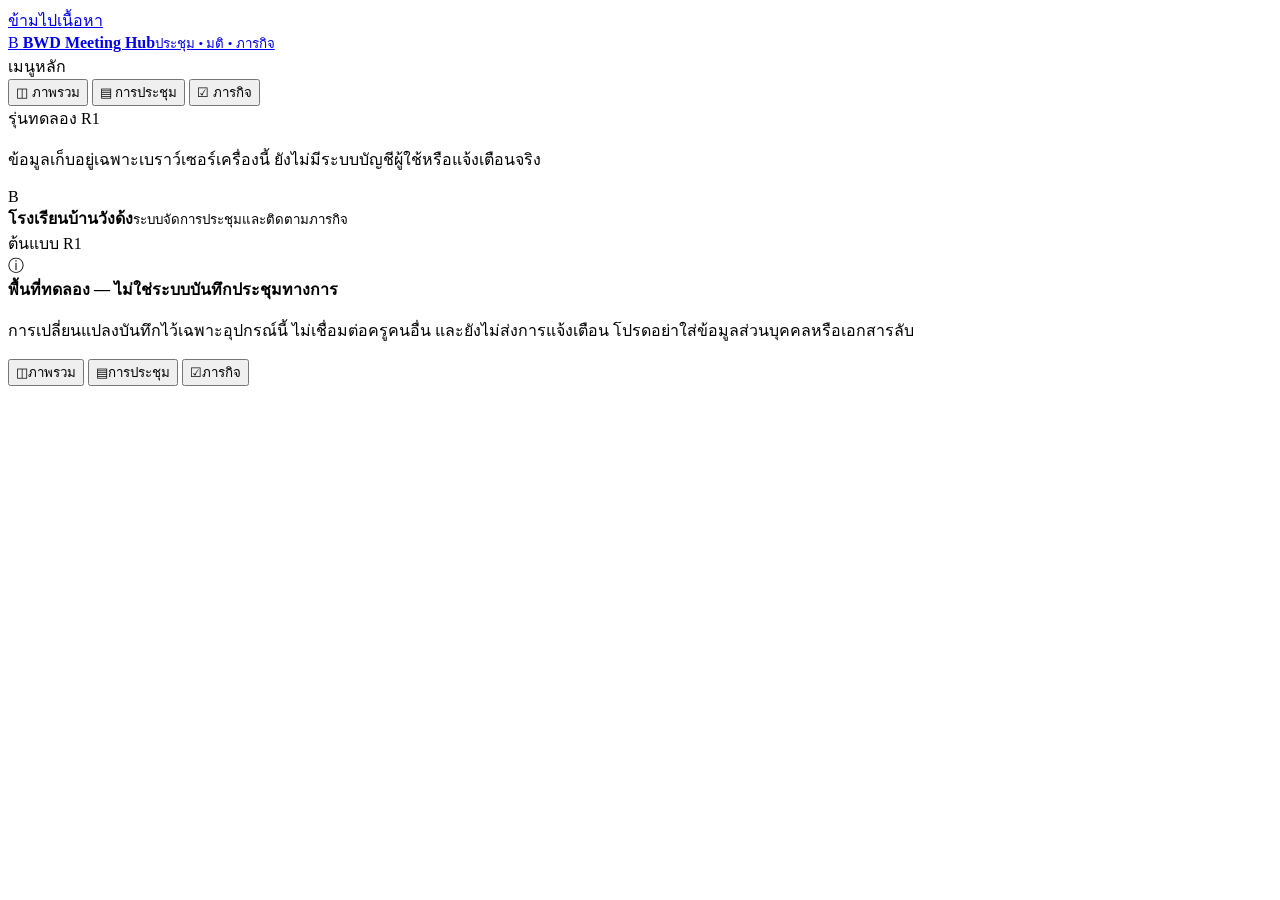
==== index.html @ cadd9a23 "feat(r1): add accessible mobile-first app shell" ====
<!doctype html>
<html lang="th">
<head>
  <meta charset="utf-8">
  <meta name="viewport" content="width=device-width, initial-scale=1">
  <meta name="theme-color" content="#102850">
  <meta name="description" content="BWD Meeting Hub — ต้นแบบจัดการประชุม วาระ และภารกิจ">
  <title>BWD Meeting Hub | ระบบประชุมและติดตามภารกิจ</title>
  <link rel="preconnect" href="https://fonts.googleapis.com">
  <link rel="preconnect" href="https://fonts.gstatic.com" crossorigin>
  <link href="https://fonts.googleapis.com/css2?family=Kanit:wght@300;400;500;600;700&display=swap" rel="stylesheet">
  <link rel="stylesheet" href="./styles.css">
  <script src="./app.js" defer></script>
</head>
<body>
  <a class="skip-link" href="#main">ข้ามไปเนื้อหา</a>
  <div class="app-shell">
    <aside class="sidebar" aria-label="เมนูหลัก">
      <a class="brand" href="#dashboard" aria-label="BWD Meeting Hub หน้าภาพรวม">
        <span class="brand-logo">B</span>
        <span class="brand-words"><strong>BWD Meeting Hub</strong><small>ประชุม • มติ • ภารกิจ</small></span>
      </a>
      <div class="side-caption">เมนูหลัก</div>
      <nav class="side-nav" aria-label="นำทาง">
        <button type="button" class="nav-link is-active" data-view="dashboard"><span aria-hidden="true">◫</span> ภาพรวม</button>
        <button type="button" class="nav-link" data-view="meetings"><span aria-hidden="true">▤</span> การประชุม</button>
        <button type="button" class="nav-link" data-view="tasks"><span aria-hidden="true">☑</span> ภารกิจ</button>
      </nav>
      <div class="side-footer">
        <span class="demo-dot" aria-hidden="true"></span> รุ่นทดลอง R1
        <p>ข้อมูลเก็บอยู่เฉพาะเบราว์เซอร์เครื่องนี้ ยังไม่มีระบบบัญชีผู้ใช้หรือแจ้งเตือนจริง</p>
      </div>
    </aside>

    <div class="main-column">
      <header class="topbar">
        <div class="topbar-brand">
          <span class="mobile-logo">B</span>
          <div><strong>โรงเรียนบ้านวังด้ง</strong><small>ระบบจัดการประชุมและติดตามภารกิจ</small></div>
        </div>
        <span class="version-pill">ต้นแบบ R1</span>
      </header>

      <main id="main" tabindex="-1">
        <div class="privacy-banner" role="note">
          <span aria-hidden="true">ⓘ</span>
          <div><strong>พื้นที่ทดลอง — ไม่ใช่ระบบบันทึกประชุมทางการ</strong>
            <p>การเปลี่ยนแปลงบันทึกไว้เฉพาะอุปกรณ์นี้ ไม่เชื่อมต่อครูคนอื่น และยังไม่ส่งการแจ้งเตือน โปรดอย่าใส่ข้อมูลส่วนบุคคลหรือเอกสารลับ</p>
          </div>
        </div>
        <div id="appContent" aria-live="off"></div>
      </main>

      <nav class="bottom-nav" aria-label="เมนูมือถือ">
        <button type="button" class="bottom-link is-active" data-view="dashboard"><span aria-hidden="true">◫</span>ภาพรวม</button>
        <button type="button" class="bottom-link" data-view="meetings"><span aria-hidden="true">▤</span>การประชุม</button>
        <button type="button" class="bottom-link" data-view="tasks"><span aria-hidden="true">☑</span>ภารกิจ</button>
      </nav>
    </div>
  </div>

  <dialog id="editorDialog" aria-labelledby="dialogTitle">
    <form id="editorForm">
      <div class="dialog-heading"><h2 id="dialogTitle">เพิ่มข้อมูล</h2><button id="closeDialog" class="icon-button" type="button" aria-label="ปิด">✕</button></div>
      <div id="formFields"></div>
      <div class="dialog-actions"><button type="button" class="button secondary" id="cancelDialog">ยกเลิก</button><button type="submit" class="button primary">บันทึก</button></div>
    </form>
  </dialog>
  <div class="toast" id="toast" role="status" aria-live="polite"></div>
</body>
</html>
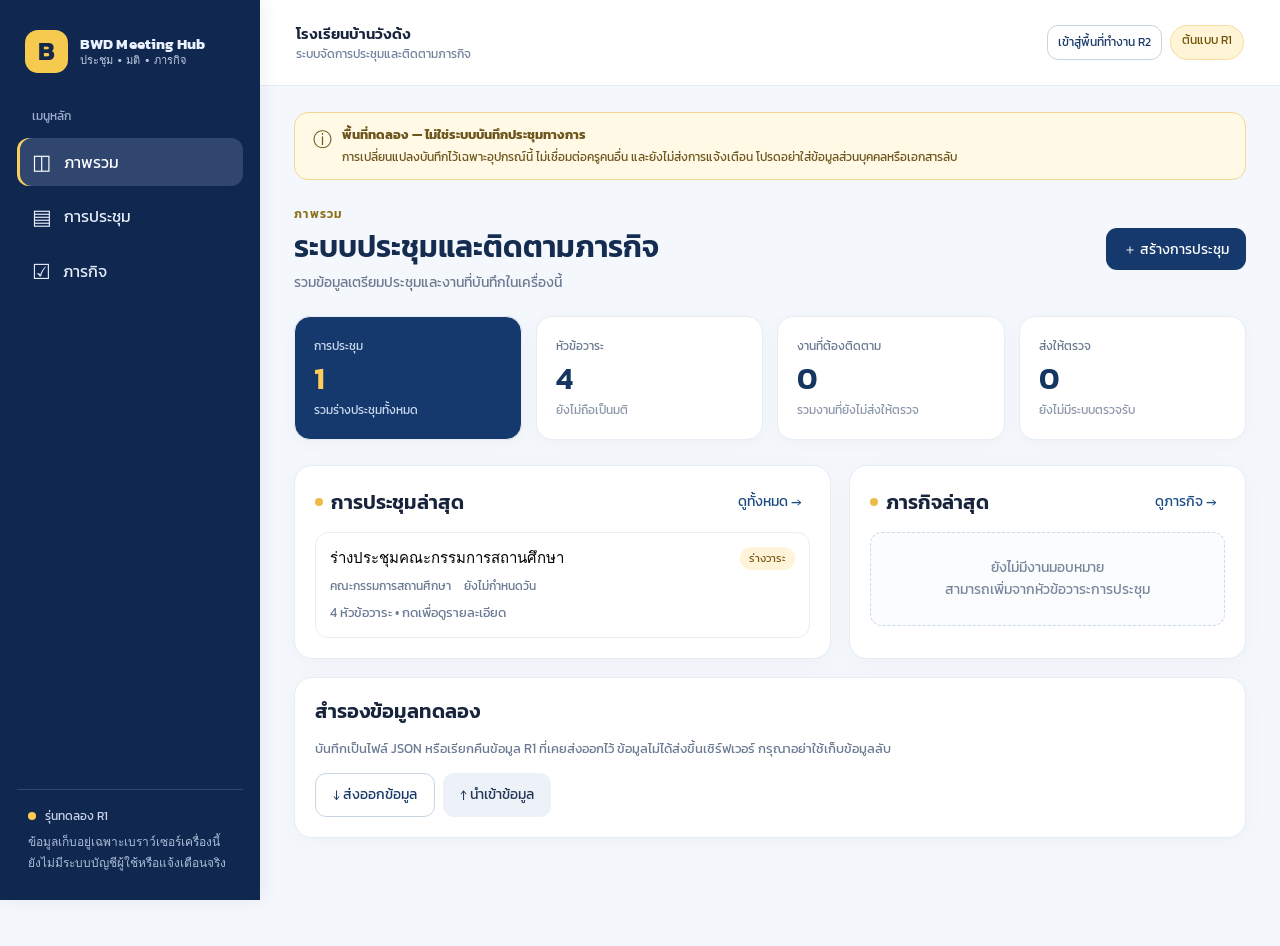
==== commit 9b0ce113: "feat(r2): link secure workspace from R1 demo" ====
--- a/index.html
+++ b/index.html
@@ -38,7 +38,7 @@
           <span class="mobile-logo">B</span>
           <div><strong>โรงเรียนบ้านวังด้ง</strong><small>ระบบจัดการประชุมและติดตามภารกิจ</small></div>
         </div>
-        <span class="version-pill">ต้นแบบ R1</span>
+        <div class="button-group"><a class="button outline small" href="./workspace.html">เข้าสู่พื้นที่ทำงาน R2</a><span class="version-pill">ต้นแบบ R1</span></div>
       </header>
 
       <main id="main" tabindex="-1">
--- a/styles.css
+++ b/styles.css
@@ -0,0 +1,130 @@
+:root{font-family:"Kanit","Noto Sans Thai",system-ui,sans-serif;color:#17243b;background:#f4f7fb;font-weight:400;line-height:1.55;font-synthesis:none}
+*{box-sizing:border-box}
+html{scroll-behavior:smooth}
+body{margin:0}
+button,input,select,textarea{font:inherit}
+button{cursor:pointer}
+button:disabled{opacity:.5;cursor:not-allowed}
+a{color:inherit}
+:focus-visible{outline:3px solid #edbe38;outline-offset:3px}
+.skip-link{position:absolute;top:-80px;left:20px;background:#fff;padding:10px;z-index:100}
+.skip-link:focus{top:10px}
+.app-shell{display:flex;min-height:100vh}
+.sidebar{width:260px;position:sticky;top:0;height:100vh;flex-shrink:0;background:#102850;color:#eaf1ff;display:flex;flex-direction:column;padding:27px 17px;box-shadow:2px 0 18px #0a1e3b12}
+.brand{text-decoration:none;display:flex;align-items:center;gap:12px;padding:3px 8px 28px}
+.brand-logo,.mobile-logo{width:43px;height:43px;display:inline-grid;place-items:center;flex-shrink:0;background:#f6c94f;color:#162849;border-radius:13px;font-size:26px;font-weight:700}
+.brand-words{display:flex;flex-direction:column;line-height:1.32}
+.brand-words strong{font-size:15px;letter-spacing:.1px}
+.brand-words small{font-size:11px;color:#c1cee4;font-weight:300}
+.side-caption{font-size:12px;color:#9eb1d0;padding:6px 15px 12px}
+.side-nav{display:grid;gap:6px}
+.nav-link{display:flex;align-items:center;gap:12px;width:100%;text-align:left;padding:12px 15px;border:0;border-radius:12px;background:transparent;color:#e7edfa}
+.nav-link>span{font-size:21px;line-height:1}
+.nav-link:hover,.nav-link.is-active{background:#30466e;color:white}
+.nav-link.is-active{box-shadow:inset 3px 0 #f8ce5f}
+.side-footer{margin-top:auto;font-size:12px;color:#cad6eb;padding:17px 11px 0;border-top:1px solid #ffffff25}
+.side-footer p{margin:7px 0 0;line-height:1.7;color:#acbfd8;font-weight:300}
+.demo-dot{display:inline-block;width:8px;height:8px;border-radius:100%;background:#ffcc52;margin-right:6px}
+.main-column{min-width:0;flex:1}
+.topbar{height:86px;background:#fff;display:flex;align-items:center;justify-content:space-between;border-bottom:1px solid #e7edf4;padding:0 36px}
+.topbar-brand{display:flex;align-items:center;gap:12px}
+.topbar-brand strong{display:block;font-size:15px;font-weight:600}
+.topbar-brand small{display:block;font-size:12px;color:#71809b}
+.mobile-logo{display:none}
+.version-pill{font-size:12px;padding:5px 11px;border-radius:40px;background:#fff5d6;color:#705009;border:1px solid #f7dda1}
+main{width:min(1180px,100%);margin:0 auto;padding:26px 34px 90px}
+.privacy-banner{display:flex;gap:10px;background:#fff9e6;color:#6d561c;border:1px solid #f2d98f;padding:12px 18px;border-radius:14px;font-size:13px;margin-bottom:25px}
+.privacy-banner>span{font-size:19px;font-weight:600}
+.privacy-banner p{margin:3px 0 0;font-size:12px}
+.page-header{display:flex;justify-content:space-between;align-items:center;gap:16px;margin-bottom:22px;flex-wrap:wrap}
+.kicker{font-size:12px;letter-spacing:1.25px;font-weight:600;color:#8b6f19;text-transform:uppercase;margin:0 0 4px}
+h1{font-size:clamp(24px,3vw,30px);line-height:1.3;margin:0;font-weight:600;color:#152c51}
+h2{font-size:20px;margin:0;font-weight:600;line-height:1.35}
+h3{font-size:17px;font-weight:500;margin:0}
+.subtitle{margin:6px 0 0;color:#6c7990;font-size:14px}
+.button{border:0;border-radius:11px;padding:10px 17px;display:inline-flex;align-items:center;justify-content:center;gap:7px;font-size:14px;min-height:42px;text-decoration:none;white-space:normal}
+.button.primary{background:#15396c;color:#fff}
+.button.primary:hover{background:#0c2850}
+.button.secondary{background:#edf2f8;color:#213657}
+.button.secondary:hover{background:#e2eaf5}
+.button.outline{background:white;color:#183969;border:1px solid #cad5e2}
+.button.tertiary{background:transparent;color:#1b4d82;padding:5px 8px;min-height:32px}
+.button.small{font-size:12px;padding:7px 10px;min-height:34px}
+.button-group{display:flex;gap:8px;flex-wrap:wrap}
+.grid-stats{display:grid;grid-template-columns:repeat(4,minmax(0,1fr));gap:14px;margin-bottom:25px}
+.stat-card{background:#fff;border:1px solid #e7edf4;border-radius:16px;padding:20px 19px;box-shadow:0 4px 20px #132b4408}
+.stat-label{font-size:12px;color:#68788f}
+.stat-value{font-size:31px;line-height:1.45;color:#143661;font-weight:600}
+.stat-foot{font-size:12px;color:#8b97a9}
+.stat-card.highlight{background:#15396c}
+.stat-card.highlight .stat-label,.stat-card.highlight .stat-foot{color:#cbdaf0}
+.stat-card.highlight .stat-value{color:#ffce59}
+.two-col{display:grid;grid-template-columns:1.15fr .85fr;gap:18px}
+.panel{background:white;border:1px solid #e6edf5;border-radius:18px;padding:20px;box-shadow:0 4px 24px #18304b08;min-width:0;margin-bottom:18px}
+.panel-heading{display:flex;justify-content:space-between;align-items:center;gap:12px;margin-bottom:14px}
+.panel-title{display:flex;align-items:center;gap:8px}
+.panel-title .pin{width:8px;height:8px;border-radius:50%;background:#edbb47}
+.stack{display:grid;gap:11px}
+.meeting-item,.task-item{border:1px solid #e8edf4;background:#fff;border-radius:13px;padding:14px;display:grid;gap:7px}
+.meeting-item{cursor:pointer;text-align:left;width:100%}
+.meeting-item:hover{border-color:#98b3d4;background:#fafcff}
+.meeting-item-top{display:flex;gap:10px;align-items:flex-start;justify-content:space-between}
+.meeting-item strong,.task-item strong{font-size:15px;font-weight:500}
+.item-meta{display:flex;gap:13px;flex-wrap:wrap;color:#687994;font-size:12px}
+.item-description{font-size:13px;color:#697992;margin:0}
+.chip{display:inline-block;font-size:11px;padding:4px 9px;line-height:1.35;background:#edf2fa;color:#37547c;border-radius:100px;white-space:nowrap}
+.chip.gold{color:#765914;background:#fff4d9}
+.chip.green{color:#246850;background:#e0f6ec}
+.chip.red{color:#9c4536;background:#ffede9}
+.chip.gray{color:#5c6875;background:#edf0f4}
+.chip.purple{color:#64508d;background:#f1ebfb}
+.muted{color:#748198}
+.empty{border:1px dashed #cbd8e5;border-radius:12px;background:#fbfcfe;padding:24px;text-align:center;color:#78869b;font-size:14px}
+.small-caption{font-size:12px;color:#8795a9;margin-top:8px}
+.toolbar{display:flex;align-items:center;gap:10px;flex-wrap:wrap;margin-bottom:18px}
+.toolbar .grow{flex:1;min-width:170px}
+.input,.select,.textarea{width:100%;padding:10px 12px;border:1px solid #cbd6e4;border-radius:10px;background:white;color:#1b2e49;font-size:14px}
+.input:focus,.select:focus,.textarea:focus{border-color:#3562a1;outline:2px solid #b8d4f4;outline-offset:0}
+.field{margin-bottom:15px}
+.field label{display:block;font-size:13px;color:#34506f;font-weight:500;margin-bottom:6px}
+.field-hint{font-size:11px;color:#7f8ba0;margin-top:4px}
+.searchbar{max-width:360px}
+.meeting-cards{display:grid;grid-template-columns:repeat(2,minmax(0,1fr));gap:15px}
+.meeting-card{background:#fff;border:1px solid #e7edf4;border-radius:16px;padding:19px;display:flex;flex-direction:column;gap:12px}
+.meeting-card:hover{box-shadow:0 8px 26px #14305212}
+.card-date{color:#617690;font-size:12px}
+.card-footer{display:flex;align-items:center;justify-content:space-between;gap:9px;margin-top:auto}
+.section-count{font-size:12px;color:#7b889e}
+.details-meta{display:flex;gap:18px;flex-wrap:wrap;color:#6a7c94;font-size:13px;margin-top:8px}
+.back-button{margin-bottom:15px}
+.agenda-card{border:1px solid #e5ebf4;border-radius:13px;padding:16px;margin-bottom:11px}
+.agenda-head{display:flex;justify-content:space-between;align-items:start;gap:10px}
+.agenda-section{font-size:11px;color:#8a6818;text-transform:uppercase;margin-bottom:4px}
+.agenda-notes{font-size:13px;color:#68788e;white-space:pre-wrap;margin:7px 0}
+.decision-box{background:#f1f6fc;padding:12px;border-left:3px solid #d5ad45;border-radius:7px;font-size:13px;margin-top:11px;white-space:pre-wrap}
+.decision-box strong{display:block;font-size:12px;margin-bottom:3px;color:#2d4b74}
+.table-wrap{overflow-x:auto}
+table{border-collapse:collapse;width:100%;text-align:left}
+th,td{border-bottom:1px solid #edf1f6;padding:11px 8px;font-size:13px;vertical-align:top}
+th{font-size:12px;color:#77859a;font-weight:500}
+td{color:#30445e}
+.task-state{padding:7px 9px;font-size:12px;max-width:145px}
+select.task-state{min-width:130px}
+.detail-grid{display:grid;grid-template-columns:1fr 290px;gap:18px}
+.helper-card{border-radius:14px;padding:17px;background:#f5f8fd;color:#47617f;font-size:13px}
+.helper-card p{margin:4px 0 0}
+.helper-card ul{margin:8px 0 0;padding-left:19px}
+details.guide{background:white;border:1px solid #e5edf4;border-radius:12px;padding:13px 17px;margin-top:16px}
+details.guide summary{cursor:pointer;color:#254368;font-size:13px;font-weight:500}
+details.guide p{font-size:13px;color:#657590}
+dialog{border:0;border-radius:20px;width:min(520px,calc(100vw - 26px));max-height:88vh;overflow:auto;padding:24px;box-shadow:0 22px 70px #09204055}
+dialog::backdrop{background:#0b1d38a3}
+.dialog-heading{display:flex;align-items:center;justify-content:space-between;gap:12px;margin-bottom:17px}
+.icon-button{border:0;background:#edf2f8;color:#304b6d;border-radius:9px;width:35px;height:35px;font-size:18px}
+.dialog-actions{display:flex;gap:10px;justify-content:flex-end;padding-top:10px}
+.toast{position:fixed;bottom:24px;right:24px;padding:12px 18px;background:#193d68;color:white;border-radius:12px;box-shadow:0 8px 35px #12334f35;opacity:0;transform:translateY(10px);pointer-events:none;transition:.2s ease;z-index:50;font-size:13px;max-width:min(430px,90vw)}
+.toast.visible{opacity:1;transform:none}
+.bottom-nav{display:none}
+@media(max-width:1050px){.sidebar{width:222px}.brand-words strong{font-size:13px}main{padding:22px}.grid-stats{grid-template-columns:repeat(2,minmax(0,1fr))}.two-col{grid-template-columns:1fr}}
+@media(max-width:740px){.sidebar{display:none}.topbar{height:67px;padding:0 16px}.mobile-logo{display:grid;width:34px;height:34px;border-radius:10px;font-size:20px}.topbar-brand strong{font-size:13px}.topbar-brand small{font-size:10px}.version-pill{font-size:10px;padding:4px 8px}main{padding:15px 14px 100px}.privacy-banner{font-size:12px;padding:10px 12px}.privacy-banner p{font-size:11px}.page-header{align-items:flex-start;gap:10px}.page-header>.button{width:100%}h1{font-size:23px}.grid-stats{gap:9px}.stat-card{padding:13px}.stat-value{font-size:27px}.meeting-cards{grid-template-columns:1fr}.detail-grid{grid-template-columns:1fr}.panel{padding:16px}.toolbar{align-items:stretch}.toolbar .grow,.toolbar .button{width:100%;max-width:unset}.bottom-nav{display:grid;grid-template-columns:repeat(3,1fr);position:fixed;bottom:0;left:0;right:0;z-index:35;background:white;border-top:1px solid #e2e8ef;box-shadow:0 -4px 23px #142a3a15;padding:6px 7px max(8px,env(safe-area-inset-bottom))}.bottom-link{border:0;background:transparent;padding:7px 4px;color:#73839a;font-size:11px;display:grid;justify-items:center;gap:1px}.bottom-link>span{font-size:22px;line-height:1.1}.bottom-link.is-active{color:#15396c;font-weight:600}.toast{bottom:80px;right:10px;left:10px;width:auto}.item-meta{gap:7px}}
+@media(prefers-reduced-motion:reduce){html{scroll-behavior:auto}.toast{transition:none}}
